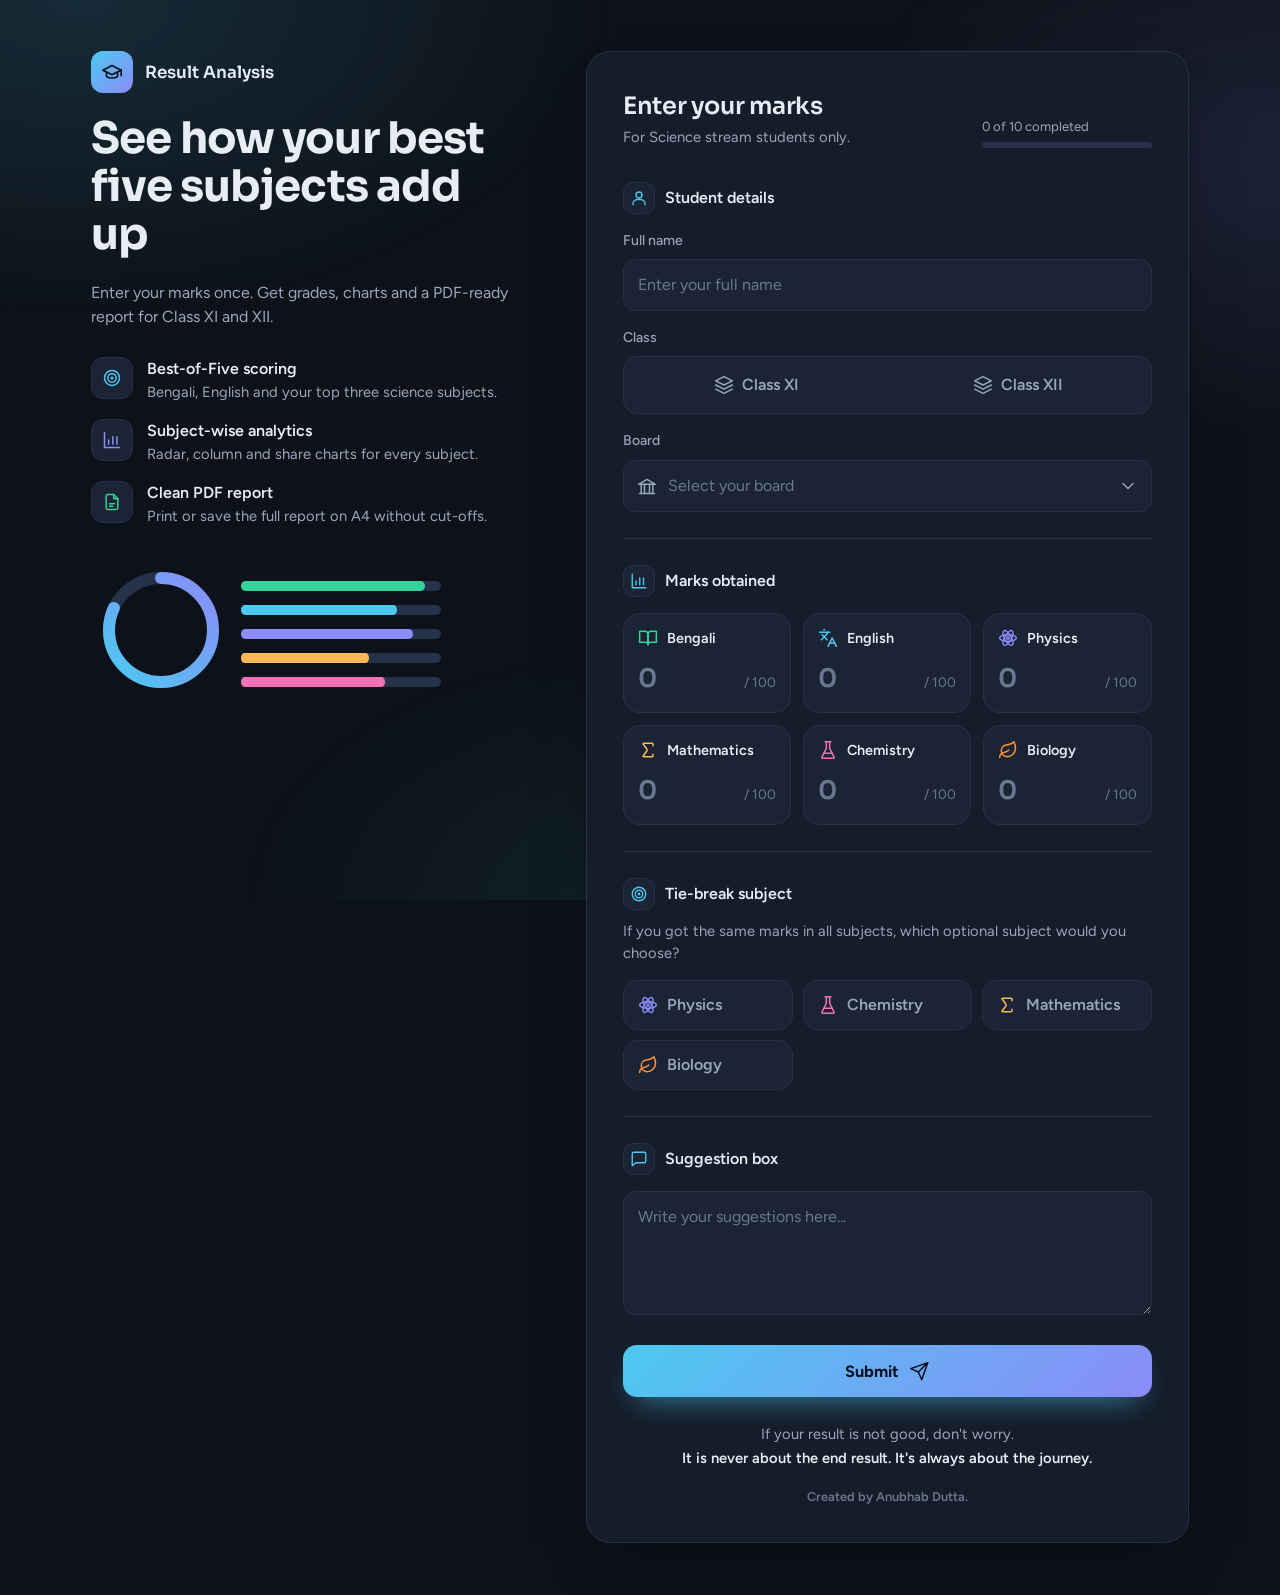
==== result.html @ ab10a9c4 "chnage full UI" ====
<!DOCTYPE html>
<html lang="en">
<head>
    <meta charset="UTF-8">
    <meta name="viewport" content="width=device-width, initial-scale=1.0, viewport-fit=cover">
    <meta name="theme-color" content="#0d121a">
    <title>Result Analysis</title>
    <link rel="preconnect" href="https://fonts.googleapis.com">
    <link rel="preconnect" href="https://fonts.gstatic.com" crossorigin>
    <link href="https://fonts.googleapis.com/css2?family=Figtree:wght@400;500;600;700&family=Sora:wght@500;600;700&display=swap" rel="stylesheet">
    <link rel="stylesheet" href="theme.css">
    <link rel="stylesheet" href="resultstyle.css">
</head>
<body>

<!-- SVG icon sprite -->
<svg width="0" height="0" style="position:absolute" aria-hidden="true" focusable="false">
  <defs>
    <linearGradient id="gRing" x1="0" y1="0" x2="1" y2="1"><stop offset="0" stop-color="#4cc9f0"/><stop offset="1" stop-color="#8b8cf8"/></linearGradient>
    <symbol id="i-back" viewBox="0 0 24 24"><path d="M19 12H5"/><path d="m12 19-7-7 7-7"/></symbol>
    <symbol id="i-download" viewBox="0 0 24 24"><path d="M12 3v12"/><path d="m7 10 5 5 5-5"/><path d="M5 21h14"/></symbol>
    <symbol id="i-layers" viewBox="0 0 24 24"><path d="m12 2 10 5-10 5L2 7z"/><path d="m2 12 10 5 10-5"/><path d="m2 17 10 5 10-5"/></symbol>
    <symbol id="i-board" viewBox="0 0 24 24"><path d="M3 21h18"/><path d="M5 21V10"/><path d="M9 21V10"/><path d="M15 21V10"/><path d="M19 21V10"/><path d="M2 10 12 4l10 6z"/></symbol>
    <symbol id="i-cal" viewBox="0 0 24 24"><rect x="3" y="5" width="18" height="16" rx="2"/><path d="M16 3v4"/><path d="M8 3v4"/><path d="M3 10h18"/></symbol>
    <symbol id="i-book" viewBox="0 0 24 24"><path d="M2 4h6a4 4 0 0 1 4 4v12a3 3 0 0 0-3-3H2z"/><path d="M22 4h-6a4 4 0 0 0-4 4v12a3 3 0 0 1 3-3h7z"/></symbol>
    <symbol id="i-lang" viewBox="0 0 24 24"><path d="m5 8 6 6"/><path d="m4 14 6-6 2-3"/><path d="M2 5h12"/><path d="M7 2h1"/><path d="m22 22-5-10-5 10"/><path d="M14 18h6"/></symbol>
    <symbol id="i-atom" viewBox="0 0 24 24"><circle cx="12" cy="12" r="1.5"/><ellipse cx="12" cy="12" rx="10" ry="4"/><ellipse cx="12" cy="12" rx="10" ry="4" transform="rotate(60 12 12)"/><ellipse cx="12" cy="12" rx="10" ry="4" transform="rotate(120 12 12)"/></symbol>
    <symbol id="i-sigma" viewBox="0 0 24 24"><path d="M18 7V5a1 1 0 0 0-1-1H6.5a.5.5 0 0 0-.4.8l4.5 6a2 2 0 0 1 0 2.4l-4.5 6a.5.5 0 0 0 .4.8H17a1 1 0 0 0 1-1v-2"/></symbol>
    <symbol id="i-flask" viewBox="0 0 24 24"><path d="M10 2v7.5a2 2 0 0 1-.2.9L4.7 20.5a1 1 0 0 0 .9 1.5h12.8a1 1 0 0 0 .9-1.5l-5.1-10.1a2 2 0 0 1-.2-.9V2"/><path d="M8.5 2h7"/><path d="M7 16h10"/></symbol>
    <symbol id="i-leaf" viewBox="0 0 24 24"><path d="M11 20A7 7 0 0 1 9.8 6.1C15.5 5 17 4.5 19 2c1 2 2 4.2 2 8 0 5.5-4.8 10-10 10z"/><path d="M2 21c0-3 1.9-5.4 5.1-6C9.5 14.5 12 13 13 12"/></symbol>
    <symbol id="i-sum" viewBox="0 0 24 24"><path d="M4 7h16"/><path d="M4 12h16"/><path d="M4 17h10"/></symbol>
    <symbol id="i-percent" viewBox="0 0 24 24"><path d="M19 5 5 19"/><circle cx="7" cy="7" r="2.5"/><circle cx="17" cy="17" r="2.5"/></symbol>
    <symbol id="i-award" viewBox="0 0 24 24"><circle cx="12" cy="9" r="6"/><path d="m8.5 14.5-1.5 7 5-3 5 3-1.5-7"/></symbol>
    <symbol id="i-check" viewBox="0 0 24 24"><circle cx="12" cy="12" r="9"/><path d="m8 12.5 3 3 5-6"/></symbol>
    <symbol id="i-target" viewBox="0 0 24 24"><circle cx="12" cy="12" r="9"/><circle cx="12" cy="12" r="5"/><circle cx="12" cy="12" r="1"/></symbol>
    <symbol id="i-trophy" viewBox="0 0 24 24"><path d="M8 21h8"/><path d="M12 17v4"/><path d="M7 4h10v5a5 5 0 0 1-10 0z"/><path d="M17 5h3v2a3 3 0 0 1-3 3"/><path d="M7 5H4v2a3 3 0 0 0 3 3"/></symbol>
    <symbol id="i-down" viewBox="0 0 24 24"><path d="m3 7 6 6 4-4 8 8"/><path d="M15 17h6v-6"/></symbol>
    <symbol id="i-up" viewBox="0 0 24 24"><path d="m3 17 6-6 4 4 8-8"/><path d="M15 7h6v6"/></symbol>
    <symbol id="i-activity" viewBox="0 0 24 24"><path d="M22 12h-4l-3 9L9 3l-3 9H2"/></symbol>
    <symbol id="i-chart" viewBox="0 0 24 24"><path d="M3 3v18h18"/><path d="M8 17v-5"/><path d="M13 17V8"/><path d="M18 17v-9"/></symbol>
    <symbol id="i-radar" viewBox="0 0 24 24"><path d="M12 2 21 7v10l-9 5-9-5V7z"/><path d="m12 7 4.5 2.5v5L12 17l-4.5-2.5v-5z"/></symbol>
    <symbol id="i-pie" viewBox="0 0 24 24"><path d="M21 12A9 9 0 1 1 12 3v9z"/><path d="M15.5 3.6A9 9 0 0 1 20.4 8.5H15.5z"/></symbol>
    <symbol id="i-ladder" viewBox="0 0 24 24"><path d="M3 20h4v-4h4v-4h4V8h6"/></symbol>
    <symbol id="i-bulb" viewBox="0 0 24 24"><path d="M9 18h6"/><path d="M10 21h4"/><path d="M12 3a6 6 0 0 0-3.5 10.9c.6.5 1 1.2 1 2.1h5c0-.9.4-1.6 1-2.1A6 6 0 0 0 12 3z"/></symbol>
    <symbol id="i-table" viewBox="0 0 24 24"><rect x="3" y="4" width="18" height="16" rx="2"/><path d="M3 10h18"/><path d="M9 10v10"/></symbol>
  </defs>
</svg>

<div class="wrap" id="report">

    <!-- Top bar (hidden in PDF/print) -->
    <header class="bar no-print">
        <a class="btn ghost" href="index.html"><svg class="ico"><use href="#i-back"/></svg><span>New entry</span></a>
        <button id="downloadBtn" class="btn primary" type="button"><svg class="ico"><use href="#i-download"/></svg><span>Download Result</span></button>
    </header>

    <!-- Hero -->
    <section class="card hero anim" id="hero">
        <div class="who">
            <div class="avatar" id="avatar" aria-hidden="true">AD</div>
            <div class="who-t">
                <p class="doc-title">Result Analysis</p>
                <h1 class="name"><span id="resName">Anubhab Dutta</span></h1>
                <div class="chips">
                    <span class="chip"><svg class="ico"><use href="#i-layers"/></svg><span id="resClass">ClassXII</span></span>
                    <span class="chip"><svg class="ico"><use href="#i-board"/></svg><span id="resBoard">WBCHSE</span></span>
                    <span class="chip"><svg class="ico"><use href="#i-cal"/></svg><span id="resDate"></span></span>
                </div>
            </div>
        </div>

        <div class="ring" id="ringBox" style="--v:0">
            <svg viewBox="0 0 100 100" aria-hidden="true">
                <circle class="ring-track" cx="50" cy="50" r="44" pathLength="100"/>
                <circle class="ring-arc" cx="50" cy="50" r="44" pathLength="100" transform="rotate(-90 50 50)"/>
            </svg>
            <div class="ring-c"><b id="ringPct">0.0%</b><span>Best of 5</span></div>
        </div>
    </section>

    <!-- Summary tiles -->
    <section class="tiles" aria-label="Summary">
        <div class="tile" style="--c:var(--c1)">
            <span class="ti"><svg class="ico"><use href="#i-sum"/></svg></span>
            <span class="tl">Total Marks</span>
            <b class="tv"><span id="resTotalMarks">000</span></b>
        </div>
        <div class="tile" style="--c:var(--c2)">
            <span class="ti"><svg class="ico"><use href="#i-percent"/></svg></span>
            <span class="tl">Overall Percentage</span>
            <b class="tv"><span id="resPercentage">00.0</span></b>
        </div>
        <div class="tile" id="tileGrade" style="--c:var(--c5)">
            <span class="ti"><svg class="ico"><use href="#i-award"/></svg></span>
            <span class="tl">Final Grade</span>
            <b class="tv"><span id="resFinalGrade">AA</span></b>
        </div>
        <div class="tile" style="--c:var(--c3)">
            <span class="ti"><svg class="ico"><use href="#i-check"/></svg></span>
            <span class="tl">Final Remarks</span>
            <b class="tv"><span id="resFinalRemarks">Pass</span></b>
        </div>
        <div class="tile" style="--c:var(--c4)">
            <span class="ti"><svg class="ico"><use href="#i-target"/></svg></span>
            <span class="tl">Final Optional Subject</span>
            <b class="tv"><span id="resOptionalSub">Biology</span></b>
        </div>
    </section>

    <!-- Result table -->
    <section class="card table-card anim" id="tableCard">
        <h2 class="ct"><span class="ci"><svg class="ico"><use href="#i-table"/></svg></span>Subject-wise result</h2>
        <div class="table-container">
            <table class="result-table">
                <thead>
                    <tr>
                        <th>Category</th>
                        <th>Subject Name</th>
                        <th>Marks</th>
                        <th>Percentage</th>
                        <th>Grade</th>
                        <th>Remarks</th>
                    </tr>
                </thead>
                <tbody>
                    <tr id="row-ben">
                        <td data-label="Category">First Language</td>
                        <td data-label="Subject" id="res-ben-name">Bengali</td>
                        <td data-label="Marks" id="res-ben-marks">90</td>
                        <td data-label="Percentage" class="pc" id="res-ben-percent">90%</td>
                        <td data-label="Grade" id="res-ben-grade">AA</td>
                        <td data-label="Remarks" id="res-ben-remarks">Pass</td>
                    </tr>
                    <tr id="row-eng">
                        <td data-label="Category">Second Language</td>
                        <td data-label="Subject" id="res-eng-name">English</td>
                        <td data-label="Marks" id="res-eng-marks">76</td>
                        <td data-label="Percentage" class="pc" id="res-eng-percent">76%</td>
                        <td data-label="Grade" id="res-eng-grade">BB</td>
                        <td data-label="Remarks" id="res-eng-remarks">Pass</td>
                    </tr>
                    <tr id="row-sub1">
                        <td data-label="Category">Subject 1</td>
                        <td data-label="Subject" id="res-sub1-name"></td>
                        <td data-label="Marks" id="res-sub1-marks"></td>
                        <td data-label="Percentage" class="pc" id="res-sub1-percent"></td>
                        <td data-label="Grade" id="res-sub1-grade"></td>
                        <td data-label="Remarks" id="res-sub1-remarks"></td>
                    </tr>
                    <tr id="row-sub2">
                        <td data-label="Category">Subject 2</td>
                        <td data-label="Subject" id="res-sub2-name"></td>
                        <td data-label="Marks" id="res-sub2-marks"></td>
                        <td data-label="Percentage" class="pc" id="res-sub2-percent"></td>
                        <td data-label="Grade" id="res-sub2-grade"></td>
                        <td data-label="Remarks" id="res-sub2-remarks"></td>
                    </tr>
                    <tr id="row-sub3">
                        <td data-label="Category">Subject 3</td>
                        <td data-label="Subject" id="res-sub3-name"></td>
                        <td data-label="Marks" id="res-sub3-marks"></td>
                        <td data-label="Percentage" class="pc" id="res-sub3-percent"></td>
                        <td data-label="Grade" id="res-sub3-grade"></td>
                        <td data-label="Remarks" id="res-sub3-remarks"></td>
                    </tr>
                    <tr id="row-opt">
                        <td data-label="Category">Subject 4</td>
                        <td data-label="Subject" id="res-opt-name"></td>
                        <td data-label="Marks" id="res-opt-marks"></td>
                        <td data-label="Percentage" class="pc" id="res-opt-percent"></td>
                        <td data-label="Grade" id="res-opt-grade"></td>
                        <td data-label="Remarks" id="res-opt-remarks"></td>
                    </tr>
                </tbody>
            </table>
        </div>
    </section>

    <!-- Analytics -->
    <h2 class="sec-title"><svg class="ico"><use href="#i-chart"/></svg>Analytics</h2>

    <div class="grid">
        <section class="card anim span2">
            <h3 class="ct"><span class="ci"><svg class="ico"><use href="#i-ladder"/></svg></span>Where you stand on the grade scale</h3>
            <div id="ladder"></div>
        </section>

        <section class="card anim">
            <h3 class="ct"><span class="ci"><svg class="ico"><use href="#i-chart"/></svg></span>Best-5 subject marks</h3>
            <div id="subjectBars"></div>
        </section>

        <section class="card anim">
            <h3 class="ct"><span class="ci"><svg class="ico"><use href="#i-chart"/></svg></span>All six subjects</h3>
            <div id="colChart"></div>
        </section>

        <section class="card anim">
            <h3 class="ct"><span class="ci"><svg class="ico"><use href="#i-radar"/></svg></span>Strength radar</h3>
            <div id="radarChart"></div>
        </section>

        <section class="card anim">
            <h3 class="ct"><span class="ci"><svg class="ico"><use href="#i-pie"/></svg></span>Share of total marks</h3>
            <div id="shareChart"></div>
        </section>

        <section class="card anim span2">
            <h3 class="ct"><span class="ci"><svg class="ico"><use href="#i-bulb"/></svg></span>Quick insights</h3>
            <div id="insights"></div>
        </section>
    </div>

    <!-- Footer -->
    <footer class="cheer card">
        <p>If your result is not good, don't worry.</p>
        <p><b>It is never about the end result. It's always about the journey.</b></p>
        <p class="credit">Created by Anubhab Dutta.</p>
    </footer>
</div>

<script src="analytics.js"></script>
<script src="result.js"></script>
</body>
</html>
---- theme.css ----
/* ==========================================================
   Result Analysis — shared theme (tokens, base, icons)
   ========================================================== */
:root{
  --bg:#0d121a; --card:#151d2a; --card2:#1a2434; --line:#25324a; --line2:#304059;
  --tx:#e8edf5; --mut:#9aa7bb; --dim:#6a788f;
  --c1:#4cc9f0; --c2:#8b8cf8; --c3:#f7b955; --c4:#f472b6; --c5:#34d399; --c6:#fb923c;
  --bad:#fb7185;
  --f-ui:"Figtree",system-ui,-apple-system,"Segoe UI",Roboto,"Noto Sans Bengali","Hind Siliguri",sans-serif;
  --f-disp:"Sora","Figtree",system-ui,-apple-system,"Segoe UI","Noto Sans Bengali",sans-serif;
  --ease:cubic-bezier(.2,.8,.2,1);
  color-scheme:dark;
}
*,*::before,*::after{box-sizing:border-box;-webkit-print-color-adjust:exact;print-color-adjust:exact}
html{background:var(--bg);-webkit-text-size-adjust:100%;text-size-adjust:100%;scroll-behavior:smooth}
body{
  margin:0;min-height:100vh;color:var(--tx);background:transparent;
  font-family:var(--f-ui);font-size:16px;line-height:1.5;-webkit-font-smoothing:antialiased;
  -webkit-tap-highlight-color:transparent;
}
/* static ambient glow — fixed layer, no repaint while scrolling */
body::before{
  content:"";position:fixed;inset:0;z-index:-1;pointer-events:none;
  background:
    radial-gradient(60% 50% at 6% 0%,rgba(76,201,240,.14),transparent 70%),
    radial-gradient(50% 45% at 100% 18%,rgba(139,140,248,.13),transparent 70%),
    radial-gradient(45% 40% at 50% 100%,rgba(52,211,153,.08),transparent 70%);
}
h1,h2,h3,p{margin:0}
.ico{width:1.25em;height:1.25em;fill:none;stroke:currentColor;stroke-width:1.8;stroke-linecap:round;stroke-linejoin:round;flex:none}
:focus-visible{outline:2px solid var(--c1);outline-offset:2px}
.sr{position:absolute;width:1px;height:1px;overflow:hidden;clip:rect(0 0 0 0);white-space:nowrap}

/* animation switch: --k goes 0 -> 1 when an .anim block becomes visible */
.anim{--k:0}
.anim.in{--k:1}

@media (prefers-reduced-motion:reduce){
  *,*::before,*::after{animation:none!important;transition:none!important;scroll-behavior:auto!important;--k:1!important}
}
---- resultstyle.css ----
/* ==========================================================
   Result Analysis — report page
   ========================================================== */
.wrap{max-width:1080px;margin:0 auto;padding:clamp(14px,3.5vw,40px);padding-bottom:max(clamp(14px,3.5vw,40px),env(safe-area-inset-bottom));display:grid;gap:18px}

/* ---------- top bar & buttons ---------- */
.bar{display:flex;justify-content:space-between;align-items:center;gap:12px}
.btn{display:inline-flex;align-items:center;gap:9px;padding:12px 18px;border-radius:12px;font:600 .95rem var(--f-ui);cursor:pointer;text-decoration:none;border:1px solid var(--line);color:var(--tx);background:var(--card);transition:transform .2s var(--ease),box-shadow .2s,border-color .2s}
.btn:hover{transform:translateY(-1px);border-color:var(--line2)}
.btn:active{transform:scale(.98)}
.btn.primary{border:0;color:#07101c;background:linear-gradient(135deg,var(--c1),var(--c2));box-shadow:0 12px 26px -14px rgba(76,201,240,.8)}
.btn .ico{transition:transform .25s var(--ease)}
.btn.primary:hover .ico{transform:translateY(2px)}
.btn.ghost:hover .ico{transform:translateX(-3px)}

/* ---------- cards ---------- */
.card{background:var(--card);border:1px solid var(--line);border-radius:22px;padding:clamp(16px,2.6vw,28px);box-shadow:0 24px 50px -34px rgba(0,0,0,.7)}
.ct{display:flex;align-items:center;gap:10px;font-size:1rem;font-weight:600;margin-bottom:16px}
.ci{width:32px;height:32px;border-radius:10px;display:grid;place-items:center;background:var(--card2);border:1px solid var(--line);color:var(--c1);flex:none}
.ci .ico{width:18px;height:18px}
.sec-title{display:flex;align-items:center;gap:10px;font-family:var(--f-disp);font-size:1.35rem;font-weight:600;margin-top:10px}
.sec-title .ico{color:var(--c1)}

/* ---------- hero ---------- */
.hero{display:flex;align-items:center;justify-content:space-between;gap:24px;flex-wrap:wrap;
  background:linear-gradient(135deg,rgba(76,201,240,.10),rgba(139,140,248,.08) 55%,transparent),var(--card)}
.who{display:flex;align-items:center;gap:18px;min-width:0;flex:1 1 320px}
.avatar{width:68px;height:68px;border-radius:20px;display:grid;place-items:center;flex:none;font:700 1.45rem var(--f-disp);color:#07101c;background:linear-gradient(135deg,var(--c1),var(--c2))}
.who-t{min-width:0}
.doc-title{color:var(--mut);font-size:.9rem;font-weight:500}
.name{font-family:var(--f-disp);font-weight:700;font-size:clamp(1.4rem,3.4vw,2.2rem);line-height:1.15;letter-spacing:-.02em;margin:2px 0 10px;overflow-wrap:anywhere}
.chips{display:flex;flex-wrap:wrap;gap:8px}
.chip{display:inline-flex;align-items:center;gap:7px;padding:6px 12px;border-radius:999px;background:var(--card2);border:1px solid var(--line);font-size:.86rem;font-weight:500;color:var(--mut)}
.chip .ico{width:16px;height:16px;color:var(--c1)}

/* ring */
.ring{position:relative;width:176px;height:176px;margin:0 auto;flex:none}
.ring svg{width:100%;height:100%;display:block}
.ring-track{fill:none;stroke:var(--line);stroke-width:8}
.ring-arc{fill:none;stroke:url(#gRing);stroke-width:8;stroke-linecap:round;stroke-dasharray:100 100;
  stroke-dashoffset:calc((100 - var(--v) * var(--k)) * 1px);transition:stroke-dashoffset 1.5s var(--ease)}
.ring-c{position:absolute;inset:0;display:grid;place-content:center;text-align:center}
.ring-c b{font:700 1.95rem var(--f-disp);letter-spacing:-.02em;font-variant-numeric:tabular-nums}
.ring-c span{color:var(--mut);font-size:.82rem;font-weight:600;margin-top:2px}

/* ---------- summary tiles ---------- */
.tiles{display:grid;grid-template-columns:repeat(5,minmax(0,1fr));gap:12px}
.tile{display:grid;gap:4px;padding:16px;border-radius:18px;background:var(--card);border:1px solid var(--line);position:relative;overflow:hidden}
.tile::before{content:"";position:absolute;left:0;top:14px;bottom:14px;width:3px;border-radius:0 3px 3px 0;background:var(--c)}
.ti{width:34px;height:34px;border-radius:10px;display:grid;place-items:center;color:var(--c);background:var(--card2);border:1px solid var(--line);margin-bottom:6px}
.ti .ico{width:18px;height:18px}
.tl{color:var(--mut);font-size:.82rem;font-weight:500}
.tv{font:600 1.2rem var(--f-disp);letter-spacing:-.01em;overflow-wrap:anywhere}
#tileGrade .tv{color:var(--c)}

/* ---------- table ---------- */
.table-container{width:100%;overflow-x:auto;-webkit-overflow-scrolling:touch}
.result-table{width:100%;border-collapse:separate;border-spacing:0}
.result-table th{padding:12px 14px;text-align:left;font-size:.82rem;font-weight:600;color:var(--mut);border-bottom:1px solid var(--line);white-space:nowrap}
.result-table td{padding:14px;border-bottom:1px solid var(--line);font-size:.96rem;vertical-align:middle}
.result-table tbody tr:last-child td{border-bottom:0}
.result-table tbody tr{transition:background-color .2s}
.result-table tbody tr:hover{background:rgba(255,255,255,.03)}
.result-table td:first-child{color:var(--mut);font-size:.88rem}
.result-table td[id$="-marks"]{font-family:var(--f-disp);font-weight:600}
.sn{display:inline-flex;align-items:center;gap:10px;font-weight:600}
.sn .ico{color:var(--c);width:20px;height:20px}
.pc{min-width:130px;font-variant-numeric:tabular-nums}
.pc::after{content:"";display:block;height:4px;margin-top:7px;border-radius:4px;background:linear-gradient(90deg,var(--c1),var(--c2));width:var(--p,0%);transform-origin:left;transform:scaleX(var(--k));transition:transform 1s var(--ease)}
.pill{display:inline-flex;align-items:center;justify-content:center;min-width:38px;padding:3px 11px;border-radius:999px;font-weight:700;font-size:.85rem;
  color:var(--g);background:rgba(255,255,255,.08);border:1px solid var(--line2)}
@supports (color:color-mix(in srgb,red 50%,blue)){
  .pill{color:color-mix(in srgb,var(--g) 72%,var(--tx));background:color-mix(in srgb,var(--g) 15%,transparent);border-color:color-mix(in srgb,var(--g) 42%,transparent)}
}
.g-ap{--g:#34d399}.g-a{--g:#4cc9f0}.g-bp{--g:#8b8cf8}.g-b{--g:#f7b955}.g-c{--g:#fb923c}.g-d{--g:#fb7185}
.rm{color:var(--mut)}
.rm.bad{color:var(--bad);font-weight:600}
.tag{display:inline-block;margin-left:8px;padding:2px 8px;border-radius:999px;border:1px dashed var(--line2);font-size:.72rem;font-weight:600;color:var(--dim);white-space:nowrap}
.dropped .sn{opacity:.8}

/* ---------- analytics grid ---------- */
.grid{display:grid;grid-template-columns:repeat(2,minmax(0,1fr));gap:18px}
.span2{grid-column:1/-1}
.card svg{display:block;width:100%;height:auto;max-width:100%}
.card svg text{font-family:var(--f-ui)}

/* horizontal bars */
.hb{margin-bottom:18px}
.hb:last-child{margin-bottom:0}
.hb-top{display:flex;justify-content:space-between;align-items:center;margin-bottom:8px;font-weight:600;font-size:.94rem}
.hb-n{display:inline-flex;align-items:center;gap:9px}
.hb-n .ico{color:var(--c);width:18px;height:18px}
.hb-m{font-family:var(--f-disp);font-variant-numeric:tabular-nums}
.hb-track{height:12px;border-radius:12px;background:var(--line);overflow:hidden}
.hb-fill{display:block;height:100%;width:calc(var(--v) * 1%);border-radius:12px;background:var(--c);transform-origin:left;transform:scaleX(var(--k));transition:transform 1s var(--ease) calc(var(--i) * 90ms)}

/* column chart */
.note{display:flex;align-items:center;gap:8px;margin-top:10px;color:var(--dim);font-size:.82rem}
.note .dash{display:inline-block;width:22px;border-top:2px dashed var(--bad);opacity:.7}
.gl{stroke:var(--line);stroke-width:1}
.gl.pass{stroke:var(--bad);stroke-opacity:.55;stroke-dasharray:4 4}
.ax{fill:var(--dim);font-size:10px}
.ax2{fill:var(--mut);font-size:12px;font-weight:600}
.nc{fill:var(--dim);font-size:9px}
.col{fill:var(--c);transform-box:fill-box;transform-origin:50% 100%;transform:scaleY(var(--k));transition:transform 1s var(--ease) calc(var(--i) * 70ms)}
.col.off{fill-opacity:.3;stroke:var(--c);stroke-width:1.5;stroke-dasharray:4 3}
.val{fill:var(--tx);font-size:12px;font-weight:700;opacity:var(--k);transition:opacity .6s ease .55s}

/* radar */
.rg{fill:none;stroke:var(--line);stroke-width:1}
.rg:last-of-type{stroke:var(--line2)}
.sp{stroke:var(--line);stroke-width:1}
.rdata{transform-origin:180px 160px;transform:scale(var(--k));transition:transform 1.1s var(--ease)}
.rpoly{fill:rgba(76,201,240,.22);stroke:var(--c1);stroke-width:2;stroke-linejoin:round}
.rdot{fill:var(--c);stroke:var(--card);stroke-width:2}
.rl{fill:var(--mut);font-size:12px;font-weight:600}
.rv{fill:var(--tx);font-size:12px;font-weight:700}

/* share donut */
.share{display:grid;grid-template-columns:minmax(120px,190px) 1fr;gap:20px;align-items:center}
.dtrack{fill:none;stroke:var(--line);stroke-width:14}
.seg{fill:none;stroke-width:14;stroke-dasharray:calc(var(--s) * var(--k) * 1px) 100px;stroke-dashoffset:calc(var(--o) * -1px);transition:stroke-dasharray 1.1s var(--ease) calc(var(--i) * 90ms)}
.dn{fill:var(--tx);font:700 17px var(--f-disp)}
.ds{fill:var(--mut);font-size:8px;font-weight:600}
.legend{list-style:none;margin:0;padding:0;display:grid;gap:10px}
.legend li{display:flex;align-items:center;gap:10px;font-size:.92rem}
.legend i{width:12px;height:12px;border-radius:4px;background:var(--c);flex:none}
.legend span{flex:1;color:var(--mut);font-weight:500}
.legend b{font-family:var(--f-disp);font-variant-numeric:tabular-nums}

/* grade ladder */
.lad{padding:0 18px}
.lad-wrap{position:relative;padding-top:42px}
.lad-track{display:flex;gap:3px;height:34px}
.lb{display:grid;place-items:center;border-radius:8px;background:var(--c);min-width:0}
.lb span{font-size:.78rem;font-weight:700;color:#07101c}
.lad-scale{position:relative;height:24px;margin-top:8px;font-size:.76rem;color:var(--dim);font-weight:600}
.lad-scale span{position:absolute;top:0}
.lm{position:absolute;top:0;left:calc(var(--v) * var(--k) * 1%);transform:translateX(-50%);display:flex;flex-direction:column;align-items:center;transition:left 1.3s var(--ease)}
.lm b{padding:4px 10px;border-radius:8px;background:var(--tx);color:var(--bg);font:700 .8rem var(--f-disp);white-space:nowrap}
.lm i{display:block;width:2px;height:34px;background:var(--tx);margin-top:0;border-radius:2px}
.cap{margin-top:6px;color:var(--mut);font-size:.94rem}
.cap b{color:var(--tx)}

/* insights */
.ins{display:grid;grid-template-columns:repeat(3,minmax(0,1fr));gap:12px}
.in-t{display:grid;gap:3px;padding:14px;border-radius:16px;background:var(--card2);border:1px solid var(--line)}
.in-t .tv{font-size:1.1rem}
.tn{color:var(--dim);font-size:.82rem}

/* footer */
.cheer{text-align:center;color:var(--mut);font-size:.94rem;display:grid;gap:2px}
.cheer b{color:var(--tx);font-weight:600}
.credit{margin-top:10px;font-size:.8rem;color:var(--dim);font-weight:600}

/* ---------- responsive ---------- */
@media (max-width:900px){
  .tiles{grid-template-columns:repeat(auto-fit,minmax(150px,1fr))}
  .tiles .tile:nth-child(5){grid-column:auto}
  .grid{grid-template-columns:minmax(0,1fr)}
  .span2{grid-column:auto}
  .ins{grid-template-columns:repeat(2,minmax(0,1fr))}
}
@media (max-width:560px){
  .lad{padding:0 10px}
  .lad-scale span:nth-child(6){display:none}
  .hero{justify-content:center;text-align:left}
  .ring{width:156px;height:156px}
  .tiles{grid-template-columns:1fr 1fr;gap:10px}
  .tiles .tile:last-child{grid-column:1/-1}
  .tile{padding:14px}
  .share{grid-template-columns:1fr}
  .share svg{max-width:200px;margin:0 auto}
  .ins{gap:10px}
  .btn span{font-size:.9rem}
}

/* phone: stack each table row as a compact card (screen only) */
@media screen and (max-width:640px){
  .result-table,.result-table tbody{display:block}
  .result-table thead{display:none}
  .result-table tr{display:grid;grid-template-columns:auto auto minmax(0,1fr);gap:8px 22px;padding:14px 0;border-bottom:1px solid var(--line)}
  .result-table tbody tr:last-child{border-bottom:0;padding-bottom:0}
  .result-table td{padding:0;border:0}
  .result-table td::before{content:attr(data-label);display:block;color:var(--dim);font-size:.72rem;font-weight:600;margin-bottom:2px}
  .result-table td[data-label="Category"]{grid-column:1/-1;display:flex;align-items:center}
  .result-table td[data-label="Category"]::before{display:none}
  .result-table td[data-label="Subject"]{grid-column:1/-1}
  .result-table td[data-label="Subject"]::before{display:none}
  .result-table td[data-label="Percentage"]{grid-column:1/-1;order:5}
  .result-table td[data-label="Percentage"]::before{display:none}
  .result-table td[data-label="Percentage"]{display:flex;align-items:center;gap:12px}
  .result-table td[data-label="Percentage"]::after{flex:none;width:calc(var(--p,0%) * .78);margin-top:0;order:2}
  .pc{min-width:0}
}

/* ==========================================================
   PRINT / PDF — A4, safe margins, nothing is cut off
   ========================================================== */
@page{size:A4 portrait;margin:12mm}
@media print{
  :root{--bg:#fff;--card:#fff;--card2:#f3f5f9;--line:#d8deea;--line2:#c3cbdb;--tx:#0f1724;--mut:#4a566b;--dim:#6b778c;color-scheme:light}
  *,*::before,*::after{animation:none!important;transition:none!important;--k:1!important}
  html,body{background:#fff!important;min-height:0!important;height:auto!important}
  body::before{display:none}
  .no-print{display:none!important}
  .wrap{max-width:none;padding:0;gap:10px;display:block}
  .wrap > *{margin-bottom:10px}
  .card,.tile,.in-t{box-shadow:none!important;break-inside:avoid;page-break-inside:avoid}
  .card{padding:14px;border-radius:14px}
  .hero{background:var(--card2)!important;flex-wrap:nowrap}
  .ring{width:130px;height:130px}
  .ring-c b{font-size:1.5rem}
  .tiles{grid-template-columns:repeat(5,minmax(0,1fr));gap:8px;break-inside:avoid;page-break-inside:avoid}
  .tile{padding:10px}
  .tv{font-size:1rem}
  .table-container{overflow:visible}
  .result-table{width:100%}
  .result-table th,.result-table td{padding:8px 8px;font-size:.84rem}
  .result-table tr{break-inside:avoid;page-break-inside:avoid}
  .sec-title{break-after:avoid;page-break-after:avoid;margin:14px 0 8px}
  .grid{grid-template-columns:repeat(2,minmax(0,1fr));gap:10px}
  .span2{grid-column:1/-1}
  .btn{display:none}
  .rpoly{fill:rgba(76,201,240,.25)}
  .lm b{background:#0f1724;color:#fff}
  .ct{margin-bottom:10px}
  .ins{grid-template-columns:repeat(3,minmax(0,1fr));gap:8px}
  .in-t{padding:10px}
  .in-t .ti{width:28px;height:28px;margin-bottom:2px}
  .cheer{padding:10px}
}
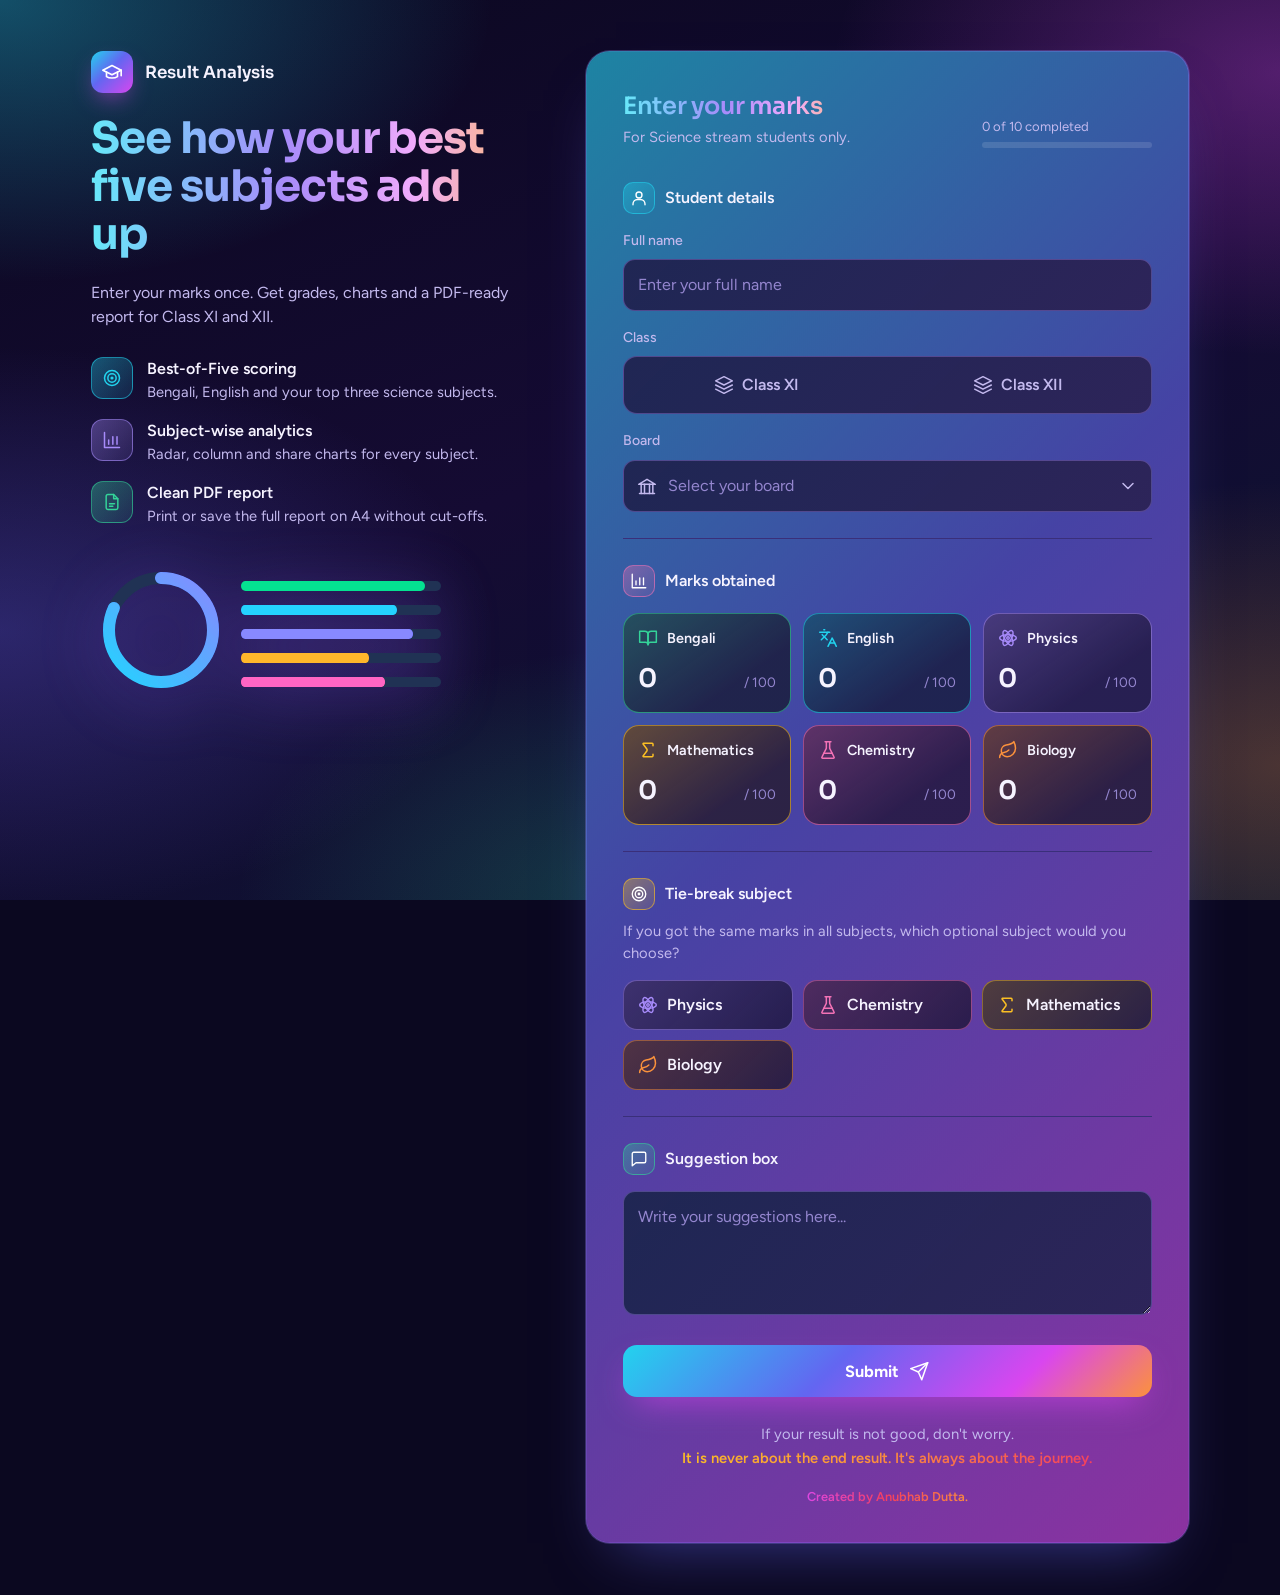
==== commit 2ece79c6: "🎨 Add colorful gradient theme across the whole website - Add colors.css: vibrant cyan → indigo → mag" ====
--- a/result.html
+++ b/result.html
@@ -10,13 +10,16 @@
     <link href="https://fonts.googleapis.com/css2?family=Figtree:wght@400;500;600;700&family=Sora:wght@500;600;700&display=swap" rel="stylesheet">
     <link rel="stylesheet" href="theme.css">
     <link rel="stylesheet" href="resultstyle.css">
+    <link rel="stylesheet" href="colors.css">
 </head>
 <body>
 
 <!-- SVG icon sprite -->
 <svg width="0" height="0" style="position:absolute" aria-hidden="true" focusable="false">
   <defs>
-    <linearGradient id="gRing" x1="0" y1="0" x2="1" y2="1"><stop offset="0" stop-color="#4cc9f0"/><stop offset="1" stop-color="#8b8cf8"/></linearGradient>
+    <linearGradient id="gRing" x1="0" y1="0" x2="1" y2="1"><stop offset="0" stop-color="#22d3ee"/><stop offset=".5" stop-color="#d946ef"/><stop offset="1" stop-color="#fb923c"/></linearGradient>
+    <linearGradient id="gCol" x1="0" y1="0" x2="0" y2="1"><stop offset="0" stop-color="#f0abfc"/><stop offset=".5" stop-color="#8b5cf6"/><stop offset="1" stop-color="#22d3ee"/></linearGradient>
+    <linearGradient id="gRadar" x1="0" y1="0" x2="1" y2="1"><stop offset="0" stop-color="#22d3ee" stop-opacity=".55"/><stop offset=".5" stop-color="#8b5cf6" stop-opacity=".5"/><stop offset="1" stop-color="#f472b6" stop-opacity=".55"/></linearGradient>
     <symbol id="i-back" viewBox="0 0 24 24"><path d="M19 12H5"/><path d="m12 19-7-7 7-7"/></symbol>
     <symbol id="i-download" viewBox="0 0 24 24"><path d="M12 3v12"/><path d="m7 10 5 5 5-5"/><path d="M5 21h14"/></symbol>
     <symbol id="i-layers" viewBox="0 0 24 24"><path d="m12 2 10 5-10 5L2 7z"/><path d="m2 12 10 5 10-5"/><path d="m2 17 10 5 10-5"/></symbol>
--- a/colors.css
+++ b/colors.css
@@ -0,0 +1,155 @@
+/* ==========================================================
+   Colorful gradient layer — loaded after the base styles
+   ========================================================== */
+:root{
+  --bg:#0b0820; --card:#161033; --card2:#1f1847; --line:#3a2f7a; --line2:#5444a8;
+  --tx:#f6f3ff; --mut:#c3b9ee; --dim:#9486cf;
+  --c1:#22d3ee; --c2:#a78bfa; --c3:#fbbf24; --c4:#f472b6; --c5:#34d399; --c6:#fb923c;
+  --grad-main:linear-gradient(135deg,#22d3ee 0%,#6366f1 45%,#d946ef 100%);
+  --grad-warm:linear-gradient(135deg,#fbbf24 0%,#fb923c 45%,#f43f5e 100%);
+  --grad-cool:linear-gradient(135deg,#34d399 0%,#22d3ee 50%,#3b82f6 100%);
+  --grad-rainbow:linear-gradient(90deg,#22d3ee,#6366f1,#d946ef,#f43f5e,#fb923c,#fbbf24,#34d399);
+}
+html{background:#0b0820}
+
+/* animated-looking rich background (static, no repaint cost) */
+body::before{
+  background:
+    radial-gradient(55% 45% at 0% 0%,rgba(34,211,238,.35),transparent 70%),
+    radial-gradient(50% 45% at 100% 8%,rgba(217,70,239,.32),transparent 70%),
+    radial-gradient(55% 45% at 0% 70%,rgba(99,102,241,.30),transparent 70%),
+    radial-gradient(50% 45% at 100% 85%,rgba(251,146,60,.26),transparent 70%),
+    radial-gradient(45% 40% at 50% 100%,rgba(52,211,153,.22),transparent 70%),
+    linear-gradient(160deg,#0b0820 0%,#150b33 50%,#0a1530 100%);
+}
+
+/* ---------- gradient text ---------- */
+.intro h1,.name,.panel-head h2,.sec-title{
+  background:linear-gradient(90deg,#67e8f9,#a78bfa 45%,#f0abfc 75%,#fdba74);
+  -webkit-background-clip:text;background-clip:text;color:transparent;-webkit-text-fill-color:transparent;
+}
+.sec-title .ico{-webkit-text-fill-color:initial}
+.ring-c b,.tv,.hb-m,.dn{background:linear-gradient(90deg,#67e8f9,#f0abfc);-webkit-background-clip:text;background-clip:text;-webkit-text-fill-color:transparent;color:transparent}
+.dn{fill:#f0abfc;background:none;-webkit-text-fill-color:initial}
+#tileGrade .tv{background:none;-webkit-text-fill-color:var(--c);color:var(--c)}
+.cheer b{background:var(--grad-warm);-webkit-background-clip:text;background-clip:text;-webkit-text-fill-color:transparent;color:transparent}
+
+/* ---------- panels & cards ---------- */
+.panel,.card{
+  background:
+    linear-gradient(145deg,rgba(34,211,238,.10),rgba(139,92,246,.10) 45%,rgba(244,114,182,.10)),var(--card);
+  border:1px solid transparent;
+  background-clip:padding-box;
+  position:relative;
+  box-shadow:0 30px 60px -30px rgba(99,102,241,.55),0 0 0 1px rgba(167,139,250,.28);
+}
+.panel::after,.card::after{
+  content:"";position:absolute;inset:-1px;border-radius:inherit;padding:1px;z-index:-1;pointer-events:none;
+  background:var(--grad-main);opacity:.55;
+}
+.panel,.card{isolation:isolate}
+.hero{background:linear-gradient(135deg,rgba(34,211,238,.28),rgba(139,92,246,.26) 50%,rgba(244,114,182,.28)),var(--card)!important}
+
+/* ---------- icon badges ---------- */
+.logo,.avatar{background:var(--grad-main);color:#fff;box-shadow:0 10px 24px -8px rgba(217,70,239,.7)}
+.gi,.ci,.ti,.points .pi{
+  background:linear-gradient(135deg,color-mix(in srgb,var(--c,#22d3ee) 38%,transparent),color-mix(in srgb,var(--c,#22d3ee) 10%,transparent));
+  border-color:color-mix(in srgb,var(--c,#22d3ee) 55%,transparent);
+}
+.gi,.ci{--c:var(--c1)}
+.group:nth-of-type(2) .gi{--c:var(--c4)} .group:nth-of-type(3) .gi{--c:var(--c3)} .group:nth-of-type(4) .gi{--c:var(--c5)}
+.gi,.ci{color:#fff}
+.sec-title .ico{color:var(--c4)}
+
+/* ---------- buttons ---------- */
+.submit,.btn.primary,.seg-opt input:checked + span{
+  background:linear-gradient(135deg,#22d3ee 0%,#6366f1 40%,#d946ef 75%,#fb923c 100%);color:#fff;
+  box-shadow:0 14px 34px -12px rgba(217,70,239,.75);
+}
+.submit:hover,.btn.primary:hover{box-shadow:0 20px 40px -12px rgba(217,70,239,.9);filter:saturate(1.15)}
+.btn.ghost{background:linear-gradient(135deg,rgba(34,211,238,.18),rgba(217,70,239,.18));border-color:rgba(167,139,250,.5)}
+
+/* ---------- inputs ---------- */
+input[type="text"],input[type="number"],select,textarea,.seg{
+  background:linear-gradient(135deg,rgba(34,211,238,.08),rgba(167,139,250,.10)),var(--card2);
+  border-color:rgba(167,139,250,.35);
+}
+input[type="text"]:focus,select:focus,textarea:focus{border-color:#22d3ee;box-shadow:0 0 0 4px rgba(34,211,238,.25)}
+.select select option{background:#1f1847;color:#f6f3ff}
+.mk{
+  background:linear-gradient(145deg,color-mix(in srgb,var(--c) 30%,transparent),color-mix(in srgb,var(--c) 6%,transparent) 70%),var(--card2);
+  border-color:color-mix(in srgb,var(--c) 55%,transparent);
+}
+.mk-in input{background:none;-webkit-text-fill-color:var(--tx)}
+.chip span,.chip:not(:has(span span)){ }
+.chips label.chip span{
+  background:linear-gradient(135deg,color-mix(in srgb,var(--c) 22%,transparent),color-mix(in srgb,var(--c) 5%,transparent)),var(--card2);
+  border-color:color-mix(in srgb,var(--c) 45%,transparent);color:var(--tx);
+}
+.chips label.chip input:checked + span{
+  background:linear-gradient(135deg,var(--c),color-mix(in srgb,var(--c) 45%,#d946ef));color:#fff;border-color:transparent;
+  box-shadow:0 10px 24px -10px var(--c);
+}
+.chips label.chip input:checked + span .ico{color:#fff}
+/* result page info chips */
+.hero .chips .chip{background:linear-gradient(135deg,rgba(34,211,238,.25),rgba(217,70,239,.25));border-color:rgba(255,255,255,.25);color:#fff}
+.hero .chips .chip .ico{color:#fde68a}
+
+/* ---------- progress / bars ---------- */
+.prog-bar{background:rgba(255,255,255,.12)}
+.prog-bar i{background:var(--grad-rainbow)}
+.hb-track,.dtrack{background:rgba(255,255,255,.10)}
+.hb-fill{background:linear-gradient(90deg,var(--c),color-mix(in srgb,var(--c) 40%,#fff))}
+.pc::after{background:var(--grad-rainbow)}
+.ring-track{stroke:rgba(255,255,255,.12)}
+.lb{background:linear-gradient(160deg,color-mix(in srgb,var(--c) 70%,#fff),var(--c))}
+.lm b{background:var(--grad-warm);color:#fff}
+.lm i{background:linear-gradient(#fb923c,#f43f5e)}
+
+/* ---------- tiles ---------- */
+.tile,.in-t{
+  background:linear-gradient(145deg,color-mix(in srgb,var(--c) 30%,transparent),color-mix(in srgb,var(--c) 5%,transparent) 75%),var(--card);
+  border-color:color-mix(in srgb,var(--c) 55%,transparent);
+  box-shadow:0 16px 34px -22px var(--c);
+}
+.tile::before{width:4px;background:linear-gradient(var(--c),color-mix(in srgb,var(--c) 30%,#fff))}
+.ti .ico{color:#fff}
+
+/* ---------- table ---------- */
+.result-table th{color:#fff;background:linear-gradient(90deg,rgba(34,211,238,.30),rgba(139,92,246,.30),rgba(244,114,182,.30));border-bottom-color:rgba(255,255,255,.2)}
+.result-table th:first-child{border-radius:12px 0 0 0}.result-table th:last-child{border-radius:0 12px 0 0}
+.result-table tbody tr:nth-child(odd){background:linear-gradient(90deg,rgba(34,211,238,.07),rgba(244,114,182,.07))}
+.result-table tbody tr:hover{background:linear-gradient(90deg,rgba(34,211,238,.18),rgba(244,114,182,.18))}
+.pill{background:linear-gradient(135deg,color-mix(in srgb,var(--g) 55%,transparent),color-mix(in srgb,var(--g) 18%,transparent));color:#fff;border-color:var(--g)}
+.tag{border-color:#f0abfc;color:#f5d0fe}
+
+/* ---------- SVG charts ---------- */
+.col{fill:url(#gCol)}
+.col.off{fill:url(#gCol);fill-opacity:.3;stroke:#a78bfa}
+.rpoly{fill:url(#gRadar);stroke:#f0abfc;stroke-width:2.5}
+.val,.rv{fill:#fff}
+.rl,.ax2{fill:#ddd6fe}
+.gl{stroke:rgba(167,139,250,.25)}.rg,.sp{stroke:rgba(167,139,250,.3)}
+.rdot{stroke:#fff}
+.legend i{background:linear-gradient(135deg,var(--c),color-mix(in srgb,var(--c) 40%,#fff))}
+
+/* ---------- intro art & misc ---------- */
+.art{filter:saturate(1.4) drop-shadow(0 12px 30px rgba(139,92,246,.45))}
+.credit{background:var(--grad-rainbow);-webkit-background-clip:text;background-clip:text;-webkit-text-fill-color:transparent;color:transparent}
+::selection{background:#d946ef;color:#fff}
+:focus-visible{outline-color:#f0abfc}
+
+/* ---------- print: keep PDF clean ---------- */
+@media print{
+  html,body{background:#fff!important}
+  .panel::after,.card::after{display:none}
+  .intro h1,.name,.sec-title,.ring-c b,.tv,.hb-m{background:none!important;-webkit-text-fill-color:initial!important;color:#0f1724!important}
+  .hero{background:linear-gradient(135deg,#e0f7ff,#efe7ff 50%,#ffe4f1)!important}
+  .card,.tile,.in-t,.panel{background:linear-gradient(145deg,#f3f7ff,#f8efff)!important;box-shadow:none!important}
+  .result-table th{color:#0f1724;background:#e8ecff}
+  .result-table tbody tr:nth-child(odd){background:#f6f3ff}
+  .pill,.mk-in input{color:#0f1724!important;-webkit-text-fill-color:#0f1724}
+  .rpoly{fill:rgba(139,92,246,.25)}
+  .val,.rv{fill:#0f1724}.rl,.ax2{fill:#334}
+  .lm b{color:#fff}
+}
